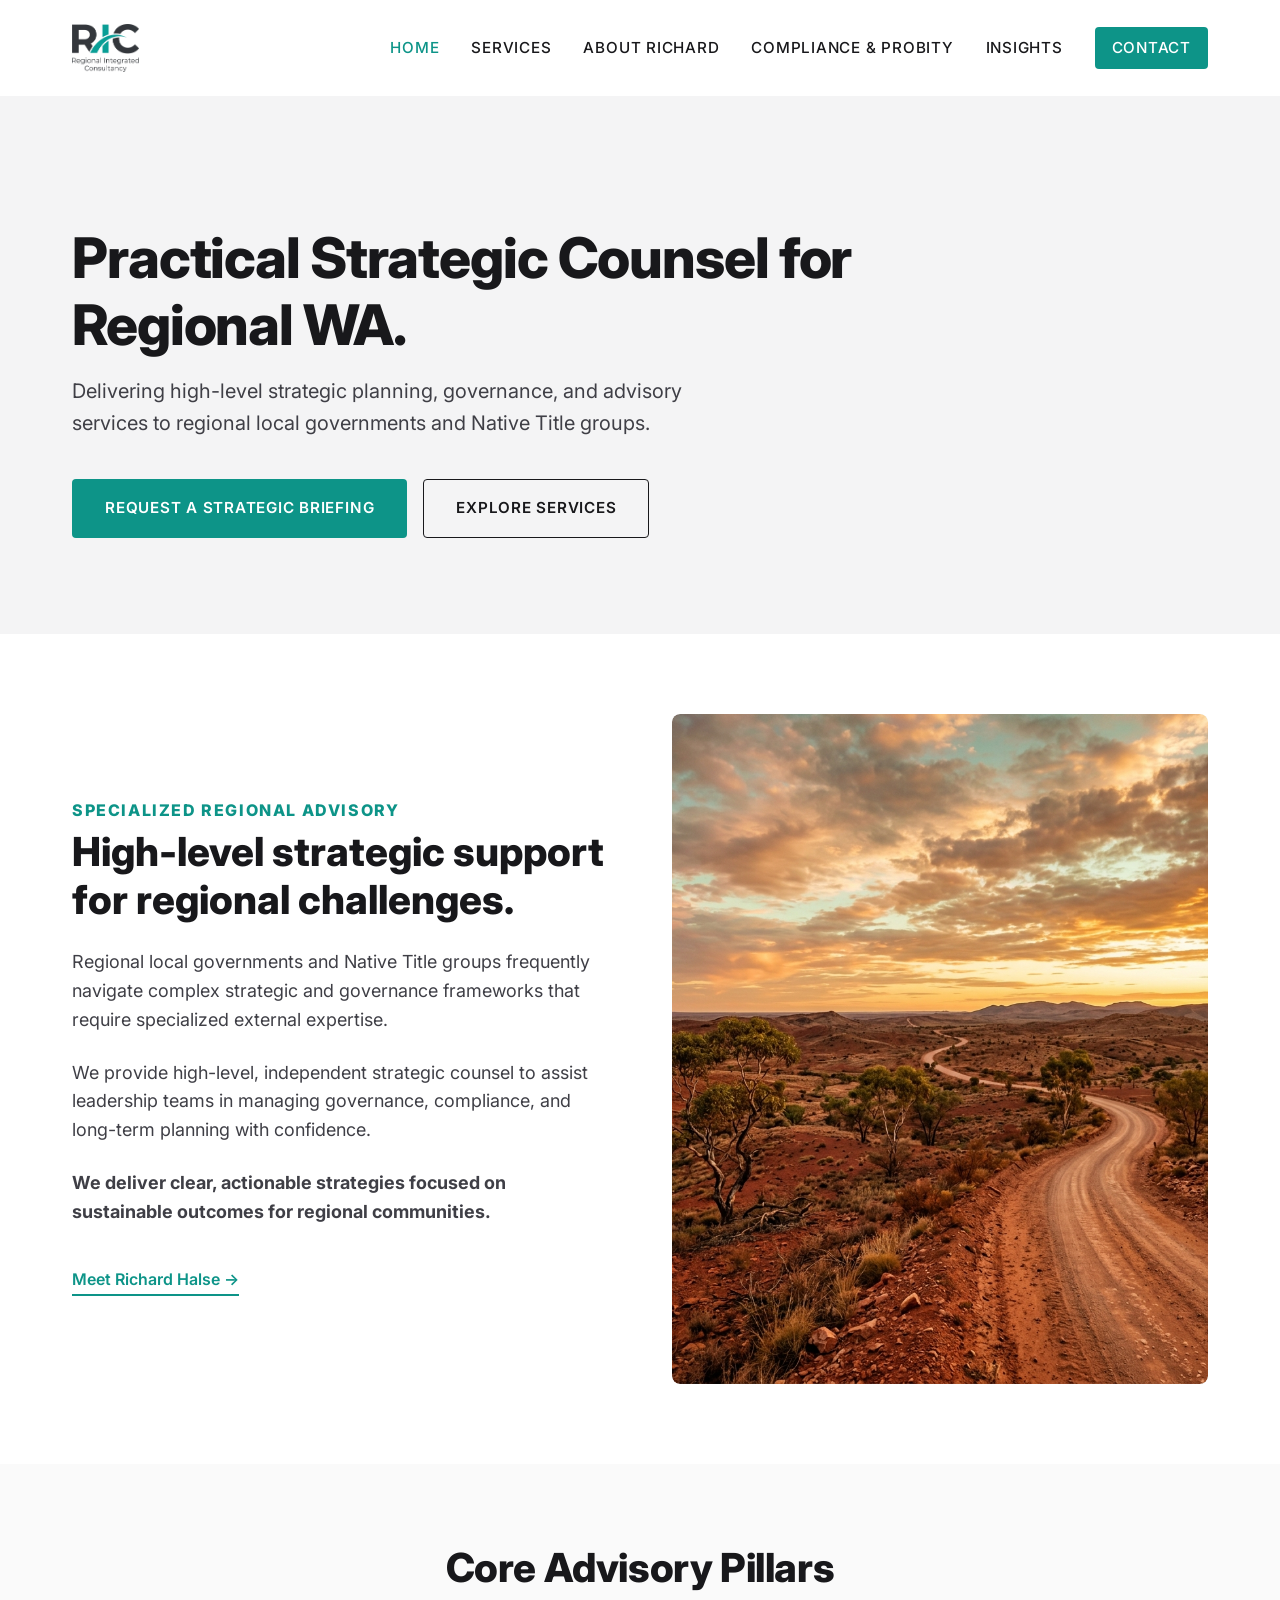
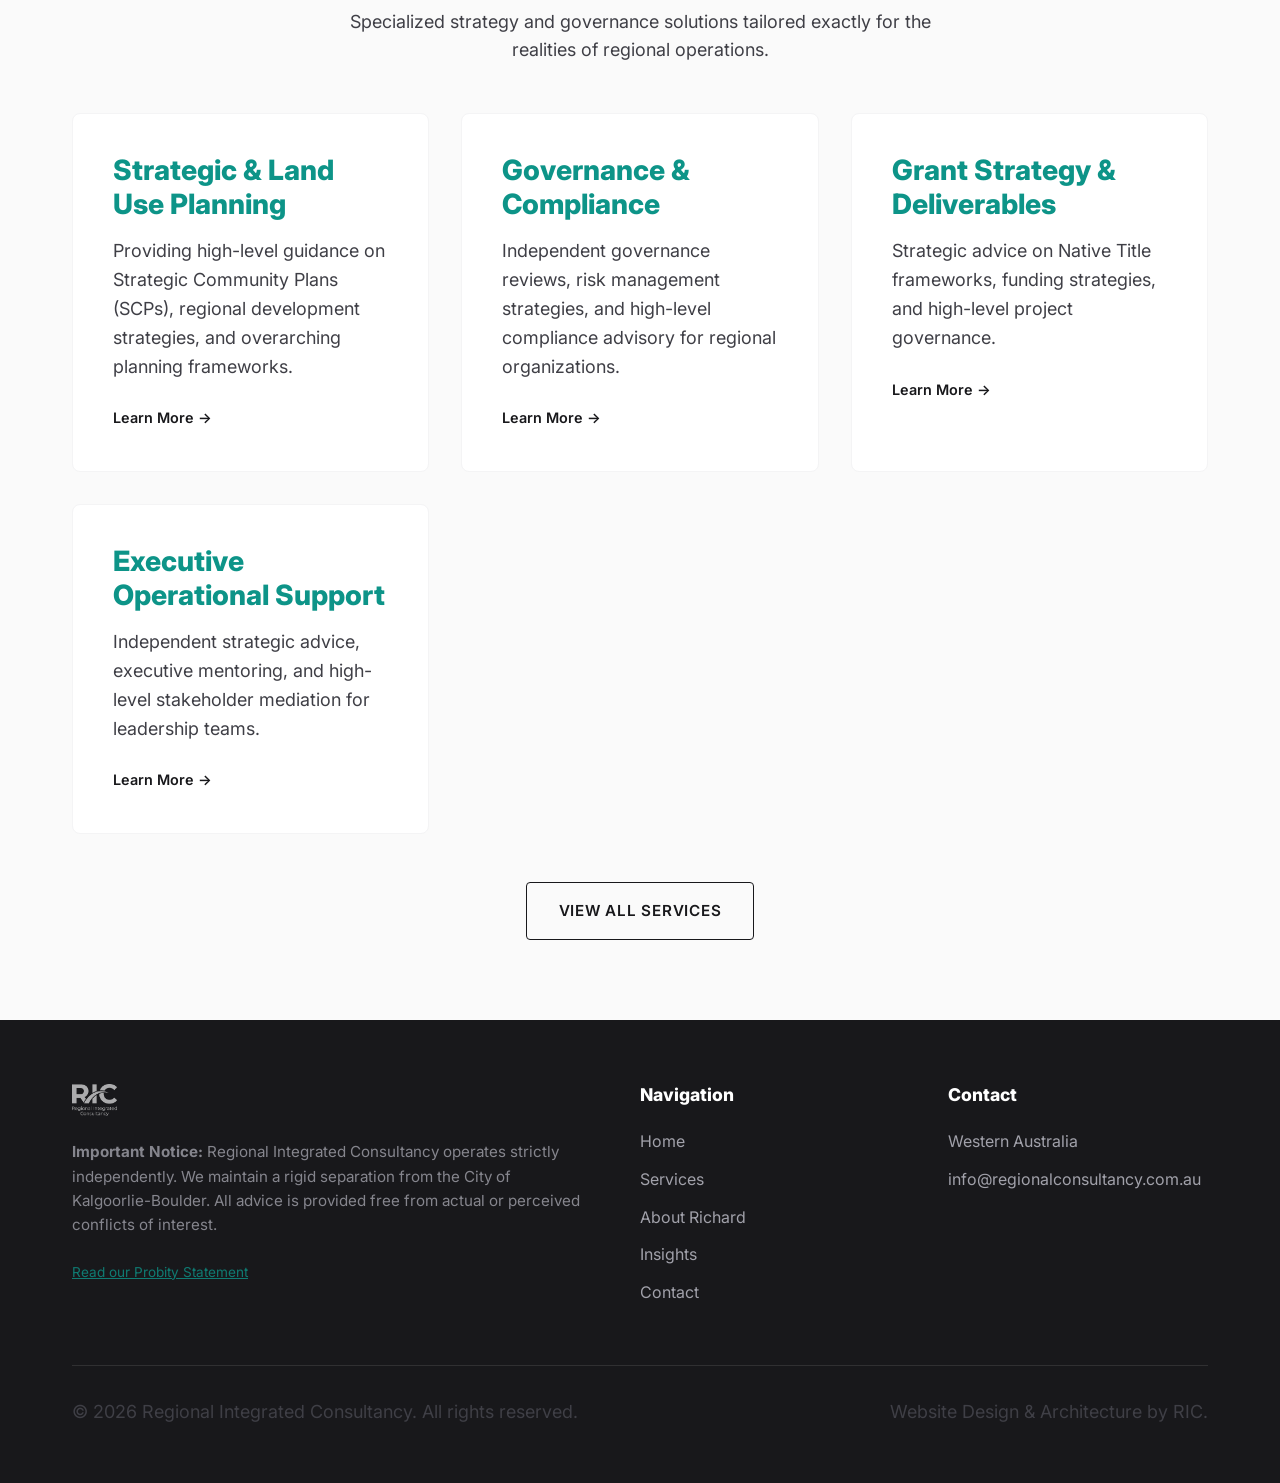
==== index.html @ d1f9aeeb "Initial deploy of RIC website and documents" ====
<!DOCTYPE html>
<html lang="en">
<head>
    <meta charset="UTF-8">
    <meta name="viewport" content="width=device-width, initial-scale=1.0">
    <title>Regional Integrated Consultancy | Strategic Advisory</title>
    <meta name="description" content="Practical Strategic Counsel for Regional WA. Expert local government advisory, governance, and grant strategy.">

    <!-- Open Graph -->
    <meta property="og:title" content="Regional Integrated Consultancy | Strategic Advisory">
    <meta property="og:description" content="Practical Strategic Counsel for Regional WA. Expert local government advisory, governance, and grant strategy.">
    <meta property="og:type" content="website">
    <meta property="og:image" content="assets/images/logo_horizontal.png">

    <!-- Google Fonts -->
    <link rel="preconnect" href="https://fonts.googleapis.com">
    <link rel="preconnect" href="https://fonts.gstatic.com" crossorigin>
    <link href="https://fonts.googleapis.com/css2?family=Inter:wght@300;400;500;600;700;800;900&display=swap" rel="stylesheet">

    <!-- CSS & Favicon -->
    <link rel="stylesheet" href="css/style.css">
    <link rel="icon" href="assets/images/favicon.png" type="image/png">
</head>
<body>

    <!-- Header & Navigation -->
    <header>
        <div class="container nav-container">
            <a href="index.html" class="logo">
                <img src="assets/images/logo_horizontal.png" alt="Regional Integrated Consultancy Logo">
            </a>

            <button class="mobile-menu-btn" aria-label="Toggle Menu" aria-expanded="false">
                <svg viewBox="0 0 24 24"><line x1="3" y1="6" x2="21" y2="6"/><line x1="3" y1="12" x2="21" y2="12"/><line x1="3" y1="18" x2="21" y2="18"/></svg>
            </button>

            <nav class="nav-links">
                <a href="index.html" class="nav-active">Home</a>
                <a href="services.html">Services</a>
                <a href="about.html">About Richard</a>
                <a href="compliance.html">Compliance &amp; Probity</a>
                <a href="insights.html">Insights</a>
                <a href="contact.html" class="btn btn-primary nav-contact-btn">Contact</a>
            </nav>
        </div>
    </header>

    <!-- Hero Section -->
    <section class="hero">
        <div class="container">
            <div class="hero-content">
                <h1>Practical Strategic Counsel for Regional WA.</h1>
                <p>Delivering high-level strategic planning, governance, and advisory services to regional local governments and Native Title groups.</p>
                <div class="hero-buttons">
                    <a href="contact.html" class="btn btn-primary">Request a Strategic Briefing</a>
                    <a href="services.html" class="btn btn-secondary">Explore Services</a>
                </div>
            </div>
        </div>
    </section>

    <!-- The "Why Us?" Section -->
    <main>
    <section id="why-us">
        <div class="container split-section">
            <div>
                <h2 class="dual-perspective-label">Specialized Regional Advisory</h2>
                <h3 class="dual-perspective-heading">High-level strategic support for regional challenges.</h3>
                <p>Regional local governments and Native Title groups frequently navigate complex strategic and governance frameworks that require specialized external expertise.</p>
                <p>We provide high-level, independent strategic counsel to assist leadership teams in managing governance, compliance, and long-term planning with confidence.</p>
                <p><strong>We deliver clear, actionable strategies focused on sustainable outcomes for regional communities.</strong></p>
                <a href="about.html" class="meet-link">Meet Richard Halse →</a>
            </div>
            <div>
                <div class="image-placeholder image-placeholder--landscape">
                    <img src="assets/images/regional_landscape.png" alt="Regional Western Australia landscape">
                </div>
            </div>
        </div>
    </section>

    <!-- Service Pillars Section -->
    <section id="services" class="services-section">
        <div class="container">
            <div class="services-header">
                <h2>Core Advisory Pillars</h2>
                <p>Specialized strategy and governance solutions tailored exactly for the realities of regional operations.</p>
            </div>

            <div class="pillars-grid">
                <!-- Pillar 1 -->
                <a href="services.html#planning" class="pillar-card">
                    <h3>Strategic &amp; Land Use Planning</h3>
                    <p>Providing high-level guidance on Strategic Community Plans (SCPs), regional development strategies, and overarching planning frameworks.</p>
                    <span class="pillar-card-link">Learn More →</span>
                </a>

                <!-- Pillar 2 -->
                <a href="services.html#governance" class="pillar-card">
                    <h3>Governance &amp; Compliance</h3>
                    <p>Independent governance reviews, risk management strategies, and high-level compliance advisory for regional organizations.</p>
                    <span class="pillar-card-link">Learn More →</span>
                </a>

                <!-- Pillar 3 -->
                <a href="services.html#grants" class="pillar-card">
                    <h3>Grant Strategy &amp; Deliverables</h3>
                    <p>Strategic advice on Native Title frameworks, funding strategies, and high-level project governance.</p>
                    <span class="pillar-card-link">Learn More →</span>
                </a>

                <!-- Pillar 4 -->
                <a href="services.html#executive" class="pillar-card">
                    <h3>Executive Operational Support</h3>
                    <p>Independent strategic advice, executive mentoring, and high-level stakeholder mediation for leadership teams.</p>
                    <span class="pillar-card-link">Learn More →</span>
                </a>
            </div>

            <div class="services-cta">
                <a href="services.html" class="btn btn-secondary">View All Services</a>
            </div>
        </div>
    </section>
    </main>

    <!-- Footer -->
    <footer>
        <div class="container">
            <div class="footer-grid">
                <div class="disclaimer">
                    <img src="assets/images/logo_horizontal.png" alt="RIC Logo" class="footer-logo">
                    <p>
                        <strong>Important Notice:</strong> Regional Integrated Consultancy operates strictly independently. We maintain a rigid separation from the City of Kalgoorlie-Boulder. All advice is provided free from actual or perceived conflicts of interest.
                    </p>
                    <a href="compliance.html" class="probity-link">Read our Probity Statement</a>
                </div>

                <div class="footer-nav">
                    <h4 class="footer-heading">Navigation</h4>
                    <ul>
                        <li><a href="index.html">Home</a></li>
                        <li><a href="services.html">Services</a></li>
                        <li><a href="about.html">About Richard</a></li>
                        <li><a href="insights.html">Insights</a></li>
                        <li><a href="contact.html">Contact</a></li>
                    </ul>
                </div>

                <div class="footer-nav">
                    <h4 class="footer-heading">Contact</h4>
                    <ul>
                        <li class="footer-location">Western Australia</li>
                        <li><a href="mailto:info@regionalconsultancy.com.au">info@regionalconsultancy.com.au</a></li>
                    </ul>
                </div>
            </div>

            <div class="footer-bottom">
                <p>&copy; 2026 Regional Integrated Consultancy. All rights reserved.</p>
                <p>Website Design &amp; Architecture by RIC.</p>
            </div>
        </div>
    </footer>

    <script src="js/main.js"></script>
</body>
</html>
---- css/style.css ----
:root {
  --color-white: #ffffff;
  --color-charcoal: #18181b;
  --color-teal: #0d9488;
  --color-teal-hover: #0f766e;
  --color-soft-grey: #f4f4f5;
  --color-mid-grey: #a1a1aa;
  --color-text: #3f3f46;
  --color-teal-bg: rgba(13, 148, 136, 0.05);
  --color-teal-ring: rgba(13, 148, 136, 0.1);

  --font-primary: 'Inter', system-ui, -apple-system, sans-serif;
  --container-width: 1200px;
  --transition-speed: 0.3s;
}

/* ======================
   RESET & BASE
   ====================== */

*, *::before, *::after {
  box-sizing: border-box;
  margin: 0;
  padding: 0;
}

body {
  font-family: var(--font-primary);
  color: var(--color-charcoal);
  background-color: var(--color-white);
  line-height: 1.6;
  -webkit-font-smoothing: antialiased;
}

a {
  color: var(--color-charcoal);
  text-decoration: none;
  transition: color var(--transition-speed);
}

a:hover {
  color: var(--color-teal);
}

img {
  max-width: 100%;
  display: block;
}

/* ======================
   LAYOUT
   ====================== */

.container {
  max-width: var(--container-width);
  margin: 0 auto;
  padding: 0 2rem;
}

section {
  padding: 5rem 0;
}

/* ======================
   TYPOGRAPHY
   ====================== */

h1, h2, h3, h4 {
  line-height: 1.2;
  margin-bottom: 1rem;
  font-weight: 800;
}

h1 { font-size: 3.5rem; letter-spacing: -0.02em; }
h2 { font-size: 2.5rem; letter-spacing: -0.01em; }
h3 { font-size: 1.75rem; }

p {
  margin-bottom: 1.5rem;
  font-size: 1.125rem;
  color: var(--color-text);
}

/* ======================
   HEADER & NAVIGATION
   ====================== */

header {
  border-bottom: 1px solid var(--color-soft-grey);
  padding: 1.5rem 0;
  position: sticky;
  top: 0;
  background-color: rgba(255, 255, 255, 0.95);
  -webkit-backdrop-filter: blur(10px);
  backdrop-filter: blur(10px);
  z-index: 100;
}

.nav-container {
  display: flex;
  justify-content: space-between;
  align-items: center;
}

.logo img {
  height: 48px;
  width: auto;
}

.nav-links {
  display: flex;
  gap: 2rem;
  align-items: center;
  list-style: none;
}

.nav-links a {
  font-weight: 500;
  font-size: 0.95rem;
  text-transform: uppercase;
  letter-spacing: 0.05em;
}

.nav-active {
  color: var(--color-teal) !important;
}

.nav-contact-btn {
  padding: 0.5rem 1rem !important;
}

.mobile-menu-btn {
  display: none;
  background: none;
  border: none;
  cursor: pointer;
  color: var(--color-charcoal);
  padding: 0.5rem;
  line-height: 1;
}

.mobile-menu-btn svg {
  width: 24px;
  height: 24px;
  stroke: currentColor;
  fill: none;
  stroke-width: 2;
  stroke-linecap: round;
  stroke-linejoin: round;
}

/* ======================
   BUTTONS
   ====================== */

.btn {
  display: inline-block;
  padding: 1rem 2rem;
  font-weight: 600;
  border-radius: 4px;
  text-transform: uppercase;
  letter-spacing: 0.05em;
  font-size: 0.95rem;
  transition: all var(--transition-speed);
  cursor: pointer;
  border: 1px solid transparent;
}

.btn-primary {
  background-color: var(--color-teal);
  color: var(--color-white);
}

.btn-primary:hover {
  background-color: var(--color-teal-hover);
  color: var(--color-white);
  transform: translateY(-2px);
  box-shadow: 0 4px 12px rgba(13, 148, 136, 0.2);
}

.btn-secondary {
  background-color: transparent;
  color: var(--color-charcoal);
  border-color: var(--color-charcoal);
}

.btn-secondary:hover {
  background-color: var(--color-charcoal);
  color: var(--color-white);
}

.btn-block {
  display: block;
  text-align: center;
  width: 100%;
  border: none;
  padding: 1.25rem;
}

/* ======================
   HERO SECTION
   ====================== */

.hero {
  padding: 8rem 0 6rem;
  background-color: var(--color-soft-grey);
}

.hero-content {
  max-width: 800px;
}

.hero p {
  font-size: 1.25rem;
  max-width: 650px;
  margin-bottom: 2.5rem;
}

.hero-buttons {
  display: flex;
  gap: 1rem;
  flex-wrap: wrap;
}

/* ======================
   SECTION HEADERS (Page banners)
   ====================== */

.section-header {
  padding: 4rem 0;
}

.section-header--dark {
  background-color: var(--color-charcoal);
  color: var(--color-white);
}

.section-header--dark h1 {
  color: var(--color-white);
  margin-bottom: 0;
}

.section-header--dark p {
  color: var(--color-mid-grey);
  max-width: 600px;
  margin-top: 1rem;
  margin-bottom: 0;
}

.section-header--light {
  background-color: var(--color-soft-grey);
}

.section-header--light h1 {
  margin-bottom: 0;
}

.section-header--light p {
  color: var(--color-charcoal);
  max-width: 700px;
  margin-top: 1rem;
  margin-bottom: 0;
  font-size: 1.25rem;
}

/* ======================
   DUAL PERSPECTIVE / WHY US
   ====================== */

.split-section {
  display: grid;
  grid-template-columns: 1fr 1fr;
  gap: 4rem;
  align-items: center;
}

.split-section--top {
  align-items: start;
}

.split-section img {
  border-radius: 8px;
}

.dual-perspective-label {
  color: var(--color-teal);
  font-size: 1rem;
  text-transform: uppercase;
  letter-spacing: 0.1em;
  margin-bottom: 0.5rem;
}

.dual-perspective-heading {
  font-size: 2.5rem;
  margin-bottom: 1.5rem;
}

.meet-link {
  font-weight: 600;
  color: var(--color-teal);
  border-bottom: 2px solid var(--color-teal);
  padding-bottom: 2px;
  display: inline-block;
  margin-top: 1rem;
}

.meet-link:hover {
  color: var(--color-teal-hover);
  border-bottom-color: var(--color-teal-hover);
}

.image-placeholder {
  width: 100%;
  background-color: var(--color-soft-grey);
  border-radius: 8px;
  display: flex;
  align-items: center;
  justify-content: center;
  color: var(--color-mid-grey);
  overflow: hidden;
}

.image-placeholder--landscape {
  aspect-ratio: 4/5;
}

.image-placeholder--portrait {
  aspect-ratio: 1/1.2;
}

.image-placeholder img {
  width: 100%;
  height: 100%;
  object-fit: cover;
}

/* ======================
   SERVICE PILLARS (Homepage grid)
   ====================== */

.services-section {
  background-color: #FAFAFA;
}

.services-header {
  text-align: center;
  max-width: 600px;
  margin: 0 auto 3rem;
}

.services-cta {
  text-align: center;
  margin-top: 3rem;
}

.pillars-grid {
  display: grid;
  grid-template-columns: repeat(auto-fit, minmax(300px, 1fr));
  gap: 2rem;
  margin-top: 3rem;
}

.pillar-card {
  padding: 2.5rem;
  background: var(--color-white);
  border: 1px solid var(--color-soft-grey);
  border-radius: 8px;
  transition: box-shadow var(--transition-speed);
  color: var(--color-charcoal);
  text-decoration: none;
}

.pillar-card:hover {
  box-shadow: 0 10px 30px rgba(0, 0, 0, 0.05);
  border-color: var(--color-teal);
  color: var(--color-charcoal);
}

.pillar-card h3 {
  color: var(--color-teal);
  margin-bottom: 1rem;
}

.pillar-card p {
  color: var(--color-text);
}

.pillar-card-link {
  font-weight: 600;
  font-size: 0.9rem;
}

/* ======================
   SERVICE DETAIL (Services page)
   ====================== */

.service-detail-section {
  padding: 4rem 0;
  border-bottom: 1px solid var(--color-soft-grey);
}

.service-detail-section:last-of-type {
  border-bottom: none;
}

.service-content {
  display: grid;
  grid-template-columns: 1fr 2fr;
  gap: 4rem;
}

.service-content h2 {
  color: var(--color-teal);
  font-size: 2rem;
}

.service-list {
  list-style-type: none;
  margin-top: 2rem;
}

.service-list li {
  margin-bottom: 1rem;
  padding-left: 1.5rem;
  position: relative;
}

.service-list .bullet {
  color: var(--color-teal);
  position: absolute;
  left: 0;
}

.service-cta-block {
  text-align: center;
  margin-top: 4rem;
  padding: 4rem;
  background-color: var(--color-soft-grey);
  border-radius: 8px;
}

.service-cta-block h3 {
  margin-bottom: 1.5rem;
}

/* ======================
   PAGE CONTENT (About, Compliance, etc.)
   ====================== */

.page-content {
  padding: 4rem 2rem 6rem;
}

.page-content--about {
  padding: 6rem 2rem;
}

.page-content--narrow {
  max-width: 800px;
  margin: 0 auto;
}

/* About page */
.about-label {
  color: var(--color-teal);
  font-size: 1.25rem;
  text-transform: uppercase;
  letter-spacing: 0.1em;
  margin-bottom: 1rem;
}

.about-name {
  font-size: 3rem;
  margin-bottom: 2rem;
}

.about-body {
  font-size: 1.125rem;
  color: var(--color-text);
  line-height: 1.8;
}

.expertise-heading {
  font-size: 1.5rem;
  margin-bottom: 1.5rem;
}

.expertise-tags {
  display: flex;
  flex-wrap: wrap;
  gap: 0.75rem;
  margin-top: 3rem;
}

.tag {
  background-color: var(--color-soft-grey);
  padding: 0.5rem 1rem;
  border-radius: 4px;
  font-weight: 500;
  font-size: 0.9rem;
}

.sidebar-sticky {
  position: sticky;
  top: 120px;
}

.contact-card {
  background-color: var(--color-charcoal);
  color: var(--color-white);
  padding: 2.5rem;
  border-radius: 8px;
  margin-top: 2rem;
}

.contact-card h3 {
  color: var(--color-teal);
  margin-bottom: 1rem;
}

.contact-card p {
  margin-bottom: 0.5rem;
}

.contact-card .btn {
  display: block;
  text-align: center;
  width: 100%;
}

/* Compliance page */
.callout-box {
  margin-bottom: 3rem;
  padding: 2rem;
  border-left: 4px solid var(--color-teal);
  background-color: var(--color-teal-bg);
}

.callout-box h2 {
  font-size: 1.5rem;
  color: var(--color-teal);
  margin-bottom: 1rem;
}

.callout-box p {
  margin-bottom: 0;
}

.assurance-heading {
  font-size: 1.5rem;
  margin-bottom: 1.5rem;
}

.assurance-block {
  margin-bottom: 2rem;
}

.assurance-block h4 {
  font-size: 1.1rem;
  color: var(--color-charcoal);
  margin-bottom: 0.5rem;
}

.divider {
  border: none;
  border-top: 1px solid var(--color-soft-grey);
  margin: 3rem 0;
}

.closing-note {
  text-align: center;
  color: var(--color-mid-grey);
  font-size: 0.95rem;
}

/* ======================
   INSIGHTS / ARTICLE CARDS
   ====================== */

.article-grid {
  display: grid;
  grid-template-columns: repeat(auto-fill, minmax(350px, 1fr));
  gap: 2.5rem;
}

.article-card {
  border: 1px solid var(--color-soft-grey);
  border-radius: 8px;
  overflow: hidden;
  display: flex;
  flex-direction: column;
}

.article-card__image {
  height: 200px;
  background-color: var(--color-soft-grey);
  display: flex;
  align-items: center;
  justify-content: center;
  color: var(--color-mid-grey);
  overflow: hidden;
}

.article-card__image img {
  width: 100%;
  height: 100%;
  object-fit: cover;
}

.article-card__body {
  padding: 2rem;
  flex-grow: 1;
  display: flex;
  flex-direction: column;
}

.article-card__category {
  font-size: 0.85rem;
  color: var(--color-teal);
  font-weight: 600;
  text-transform: uppercase;
  letter-spacing: 0.05em;
  margin-bottom: 0.5rem;
}

.article-card__title {
  font-size: 1.5rem;
  margin-bottom: 1rem;
  line-height: 1.3;
}

.article-card__title a {
  color: inherit;
}

.article-card__title a:hover {
  color: var(--color-teal);
}

.article-card__excerpt {
  font-size: 1rem;
  margin-bottom: 1.5rem;
  flex-grow: 1;
}

.article-card__link {
  font-weight: 600;
  color: var(--color-teal);
  margin-top: auto;
}

/* ======================
   CONTACT PAGE
   ====================== */

.contact-grid {
  display: grid;
  grid-template-columns: 1fr 1fr;
  gap: 4rem;
}

.contact-form {
  background: var(--color-white);
  padding: 2.5rem;
  border: 1px solid var(--color-soft-grey);
  border-radius: 8px;
  box-shadow: 0 4px 20px rgba(0, 0, 0, 0.02);
}

.form-group {
  margin-bottom: 1.5rem;
}

.form-group label {
  display: block;
  margin-bottom: 0.5rem;
  font-weight: 600;
  color: var(--color-charcoal);
}

.form-control {
  width: 100%;
  padding: 0.75rem 1rem;
  border: 1px solid var(--color-mid-grey);
  border-radius: 4px;
  font-family: inherit;
  font-size: 1rem;
  transition: border-color var(--transition-speed);
}

.form-control:focus {
  outline: none;
  border-color: var(--color-teal);
  box-shadow: 0 0 0 3px var(--color-teal-ring);
}

textarea.form-control {
  resize: vertical;
  min-height: 120px;
}

.form-disclaimer {
  text-align: center;
  margin-top: 1.5rem;
  font-size: 0.85rem;
  color: var(--color-mid-grey);
}

.contact-heading {
  margin-bottom: 2rem;
}

.contact-info-item {
  margin-bottom: 2rem;
  display: flex;
  align-items: flex-start;
}

.contact-icon {
  width: 48px;
  min-width: 48px;
  aspect-ratio: 1/1;
  border-radius: 50%;
  background-color: var(--color-teal-ring);
  display: flex;
  align-items: center;
  justify-content: center;
  margin-right: 1.5rem;
  color: var(--color-teal);
  font-weight: bold;
}

.contact-info-item h4 {
  margin-bottom: 0.25rem;
}

.contact-info-item a {
  color: var(--color-teal);
  font-weight: 500;
}

.contact-info-item .detail {
  font-size: 0.9rem;
  margin-top: 0.5rem;
  color: var(--color-mid-grey);
}

.confidentiality-box {
  background-color: var(--color-charcoal);
  color: var(--color-white);
  padding: 2rem;
  border-radius: 8px;
  margin-top: 3rem;
}

.confidentiality-box h4 {
  color: var(--color-teal);
  margin-bottom: 1rem;
}

.confidentiality-box p {
  font-size: 0.95rem;
  line-height: 1.6;
  margin-bottom: 0;
  opacity: 0.9;
}

/* ======================
   FOOTER
   ====================== */

footer {
  background-color: var(--color-charcoal);
  color: var(--color-white);
  padding: 4rem 0 2rem;
}

footer a {
  color: var(--color-mid-grey);
}

footer a:hover {
  color: var(--color-white);
}

.footer-grid {
  display: grid;
  grid-template-columns: 2fr 1fr 1fr;
  gap: 3rem;
  margin-bottom: 3rem;
}

.footer-logo {
  height: 32px;
  filter: brightness(0) invert(1);
  margin-bottom: 1.5rem;
  opacity: 0.8;
}

.footer-heading {
  color: var(--color-white);
  font-size: 1.1rem;
  margin-bottom: 1.5rem;
}

.footer-nav ul {
  list-style: none;
}

.footer-nav li {
  margin-bottom: 0.75rem;
}

.footer-bottom {
  padding-top: 2rem;
  border-top: 1px solid rgba(255, 255, 255, 0.1);
  font-size: 0.875rem;
  color: var(--color-mid-grey);
  display: flex;
  justify-content: space-between;
}

.disclaimer {
  max-width: 600px;
  font-size: 0.85rem;
  opacity: 0.8;
}

.disclaimer p {
  color: var(--color-mid-grey);
  font-size: 0.95rem;
}

.probity-link {
  color: var(--color-teal);
  text-decoration: underline;
}

.footer-location {
  color: var(--color-mid-grey);
}

/* ======================
   RESPONSIVE
   ====================== */

@media (max-width: 768px) {
  h1 { font-size: 2.5rem; }
  h2 { font-size: 2rem; }

  .split-section {
    grid-template-columns: 1fr;
    gap: 2rem;
  }

  .nav-links {
    display: none;
    position: absolute;
    top: 100%;
    left: 0;
    right: 0;
    background: var(--color-white);
    flex-direction: column;
    padding: 2rem;
    box-shadow: 0 10px 20px rgba(0, 0, 0, 0.05);
  }

  .nav-links.active {
    display: flex;
  }

  .mobile-menu-btn {
    display: block;
  }

  .footer-grid {
    grid-template-columns: 1fr;
  }

  .contact-grid {
    grid-template-columns: 1fr;
  }

  .service-content {
    grid-template-columns: 1fr;
    gap: 2rem;
  }

  .article-grid {
    grid-template-columns: 1fr;
  }

  .about-name {
    font-size: 2.25rem;
  }
}
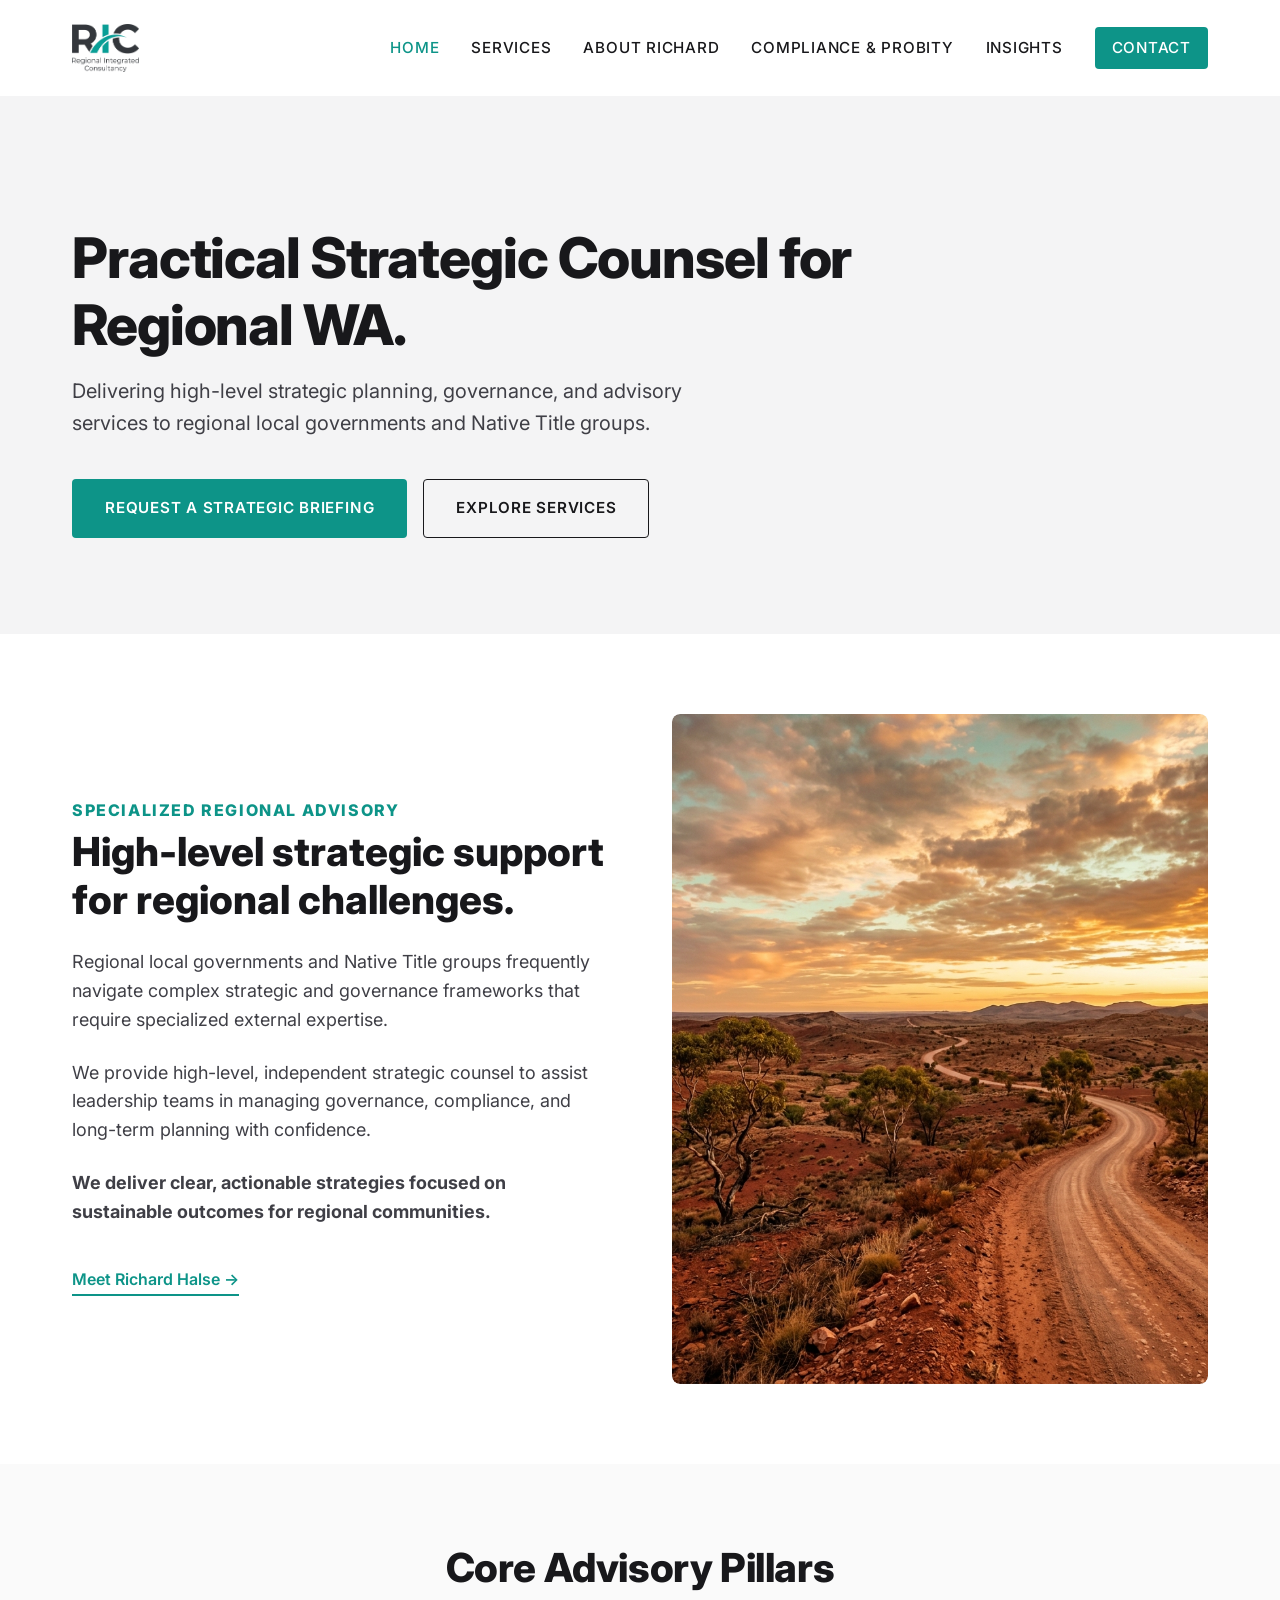
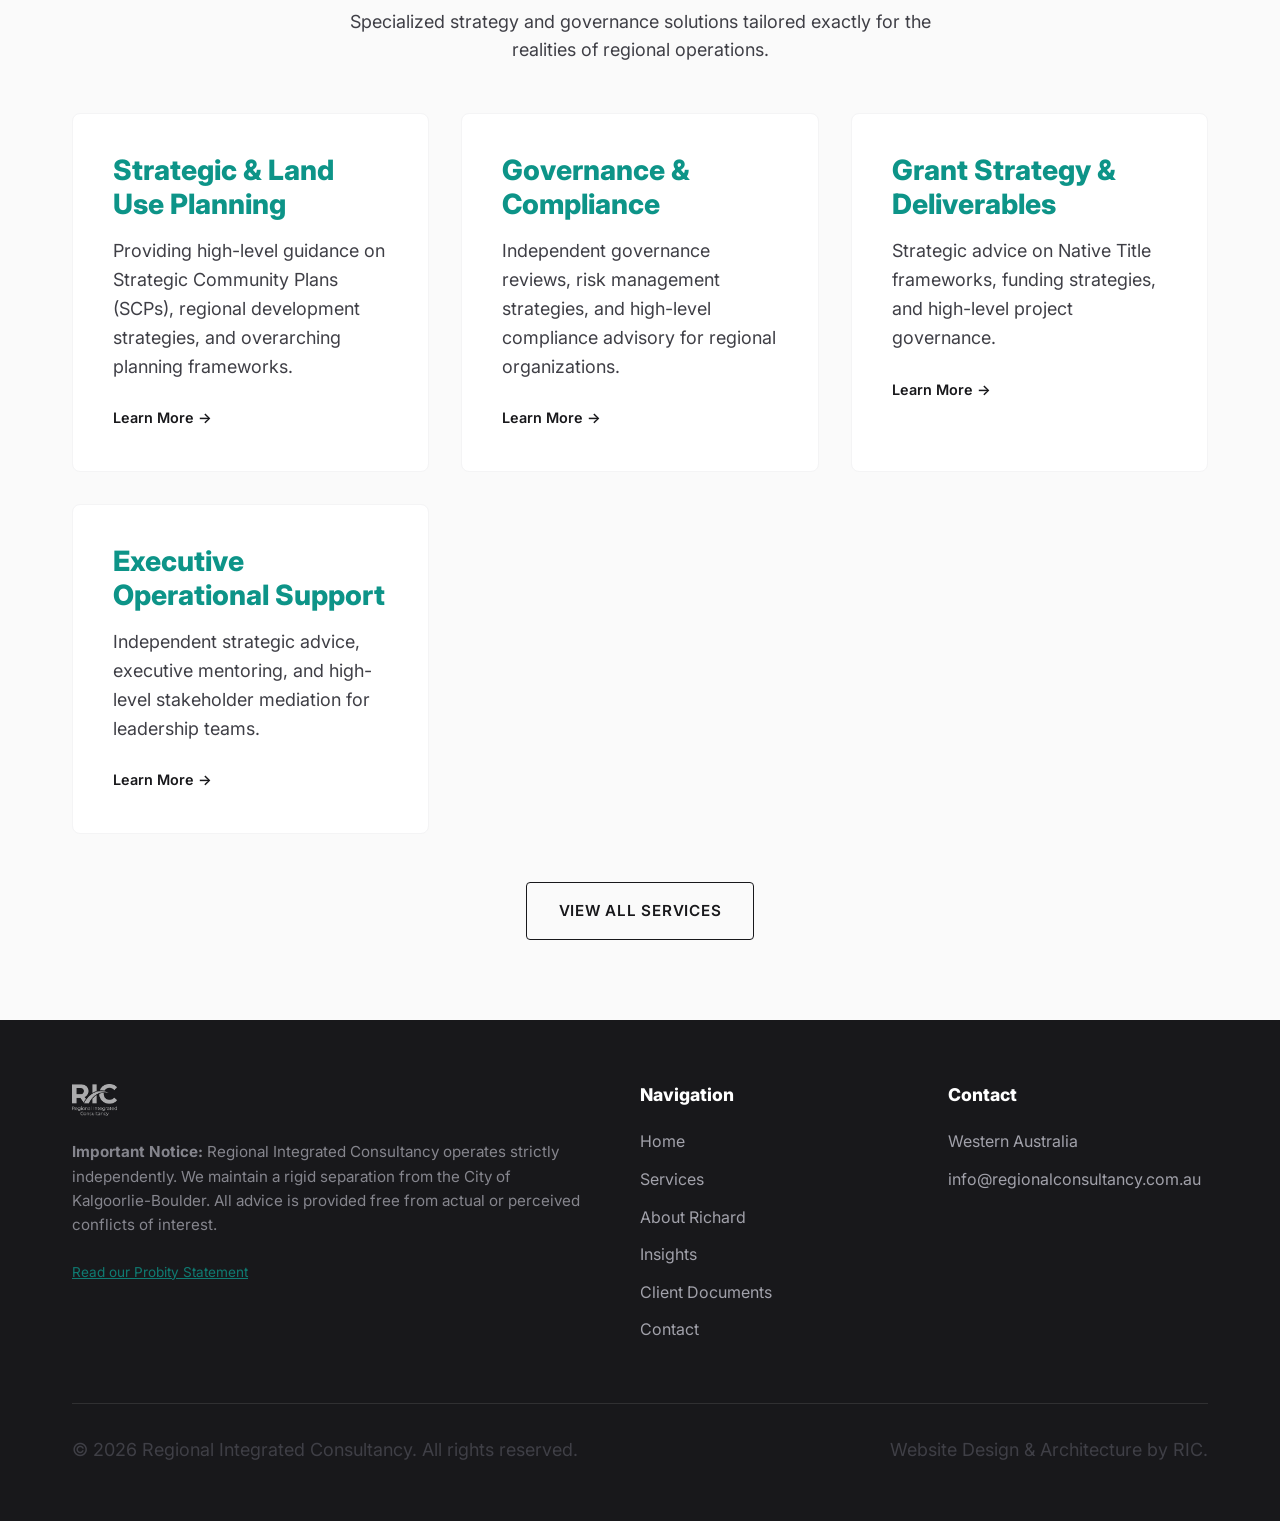
==== commit 19450903: "Add Client Documents link to footer and create portal" ====
--- a/index.html
+++ b/index.html
@@ -143,6 +143,7 @@
                         <li><a href="services.html">Services</a></li>
                         <li><a href="about.html">About Richard</a></li>
                         <li><a href="insights.html">Insights</a></li>
+                        <li><a href="documents.html">Client Documents</a></li>
                         <li><a href="contact.html">Contact</a></li>
                     </ul>
                 </div>
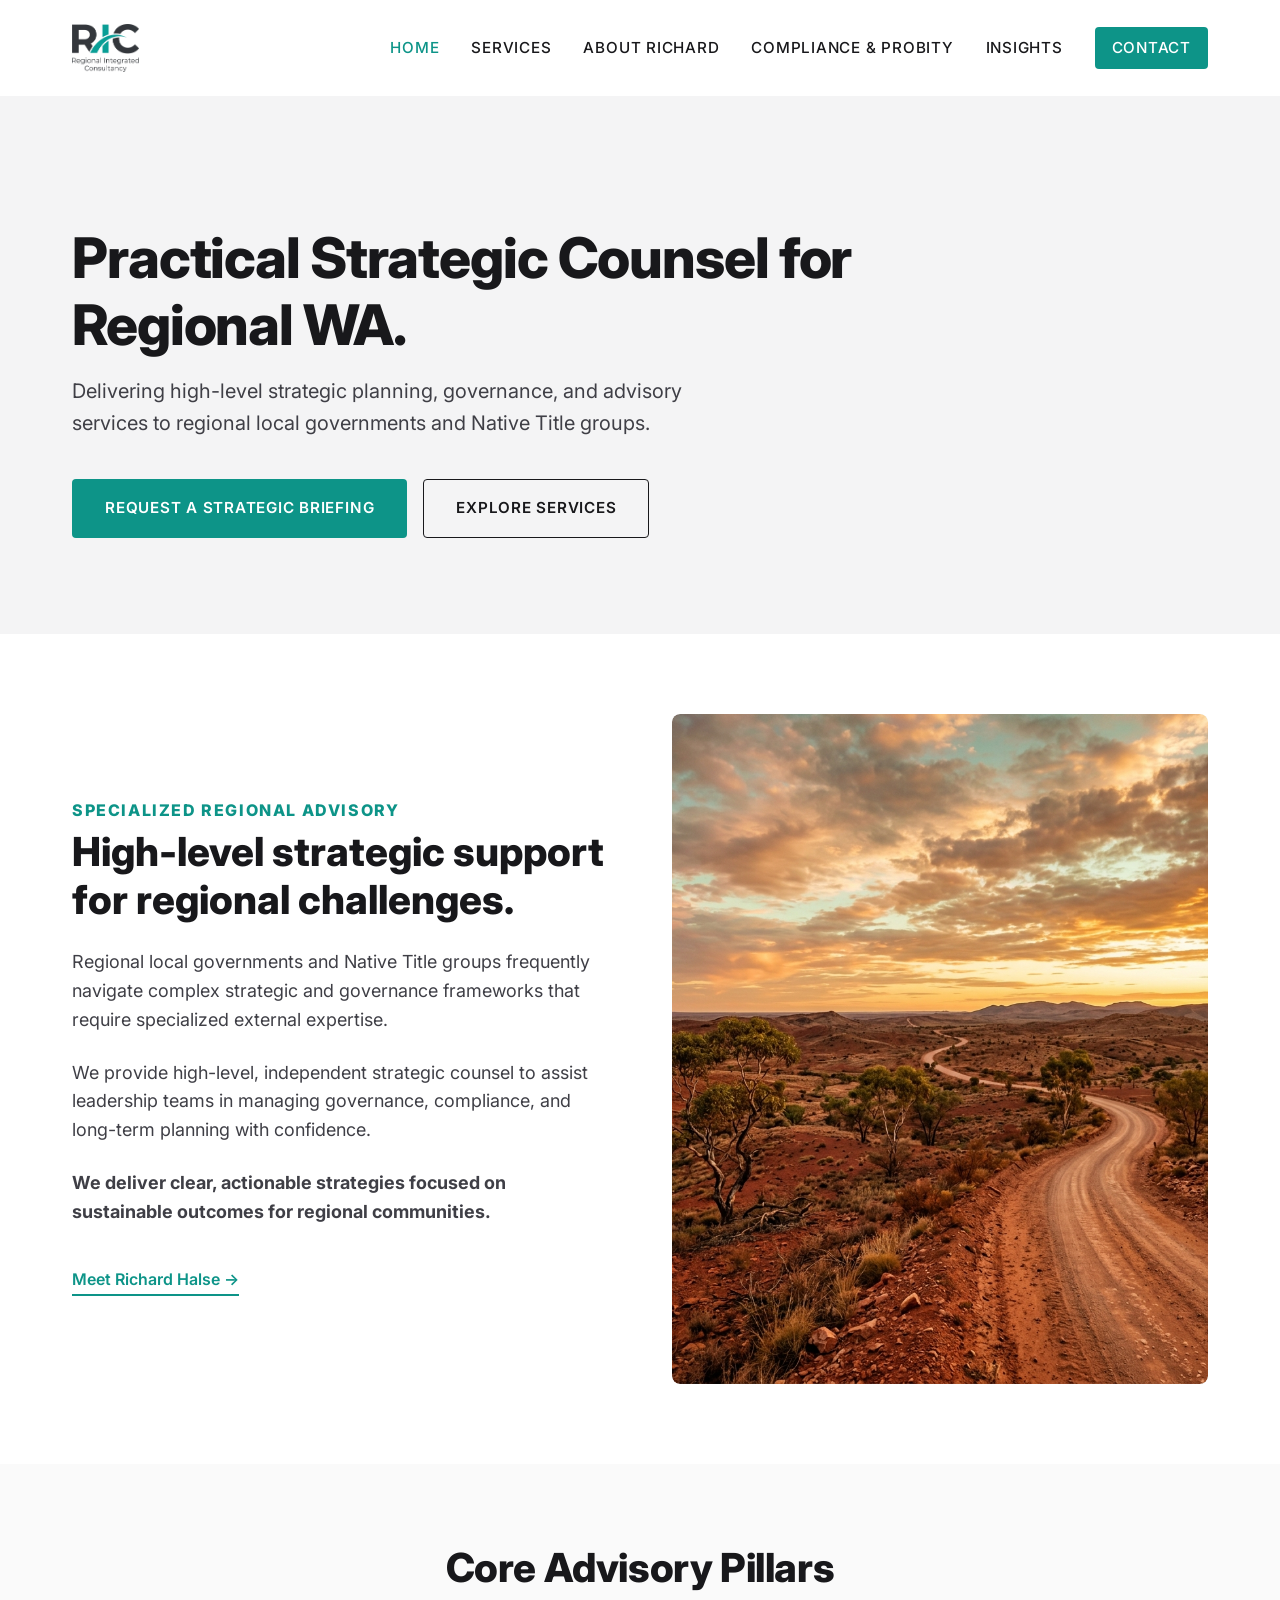
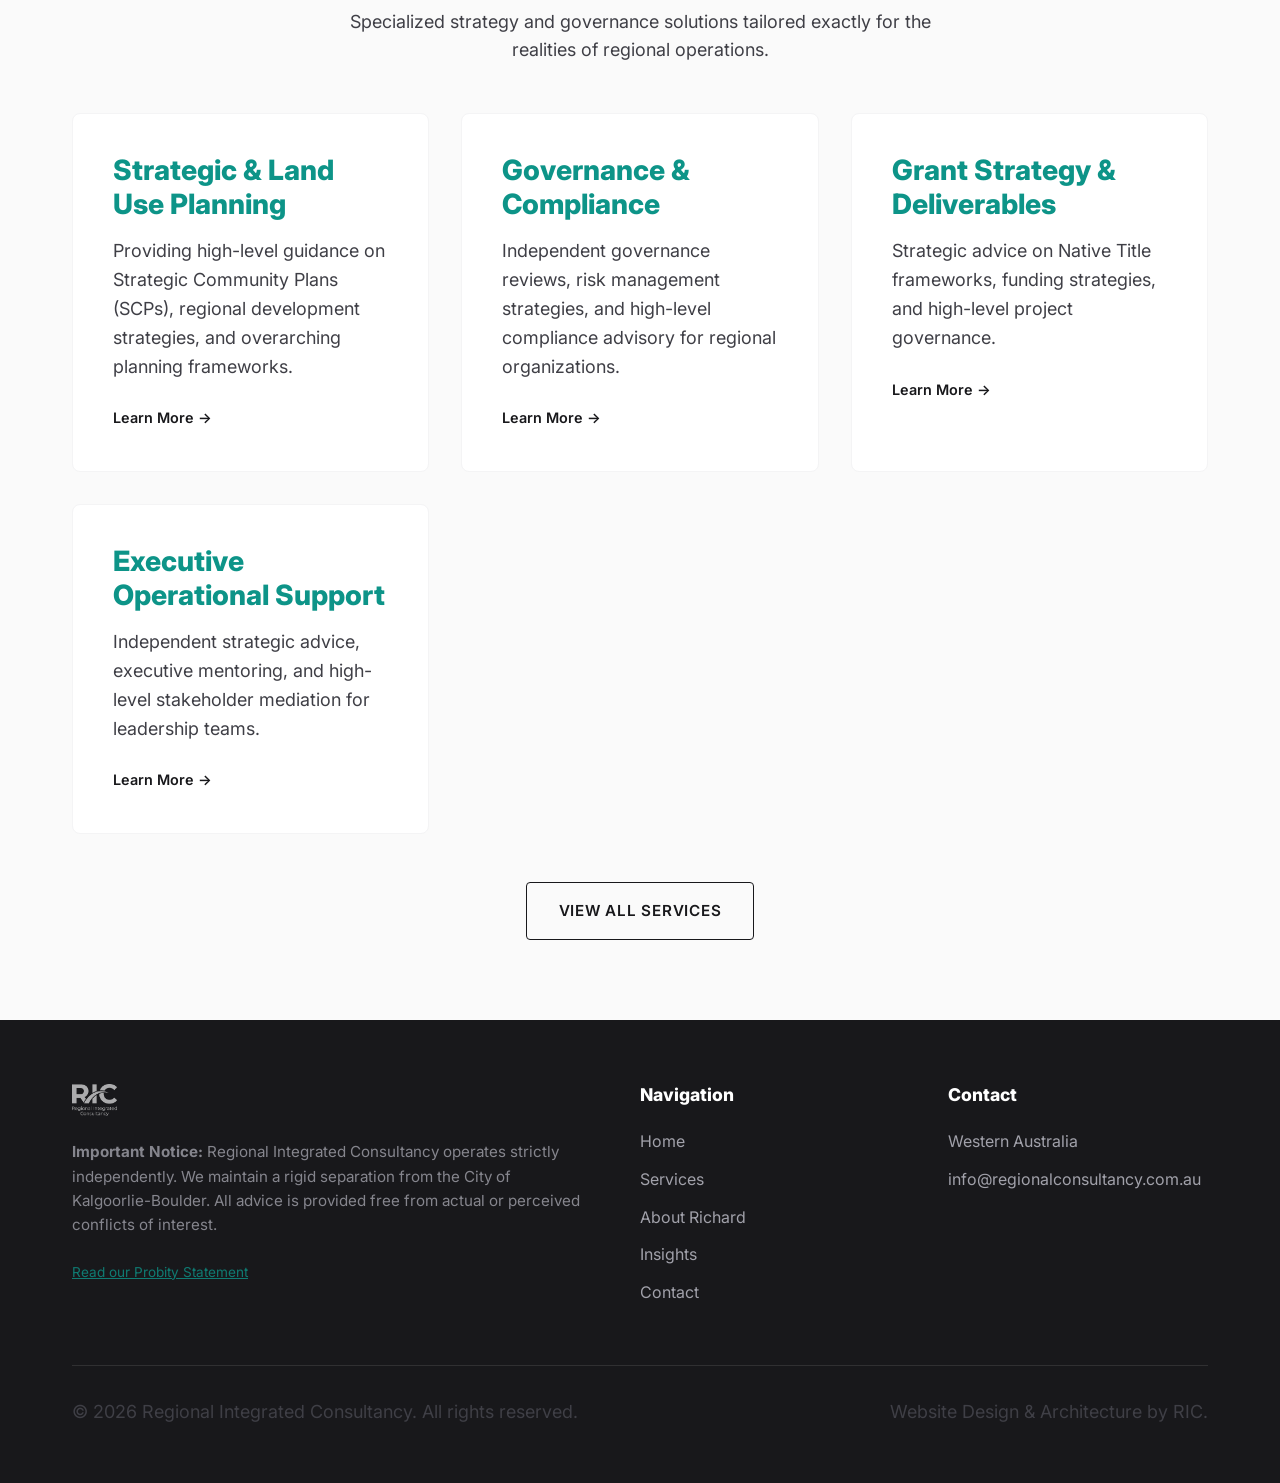
==== commit 60442ef2: "Apply Dark Theme & New Palette" ====
--- a/index.html
+++ b/index.html
@@ -143,7 +143,6 @@
                         <li><a href="services.html">Services</a></li>
                         <li><a href="about.html">About Richard</a></li>
                         <li><a href="insights.html">Insights</a></li>
-                        <li><a href="documents.html">Client Documents</a></li>
                         <li><a href="contact.html">Contact</a></li>
                     </ul>
                 </div>
